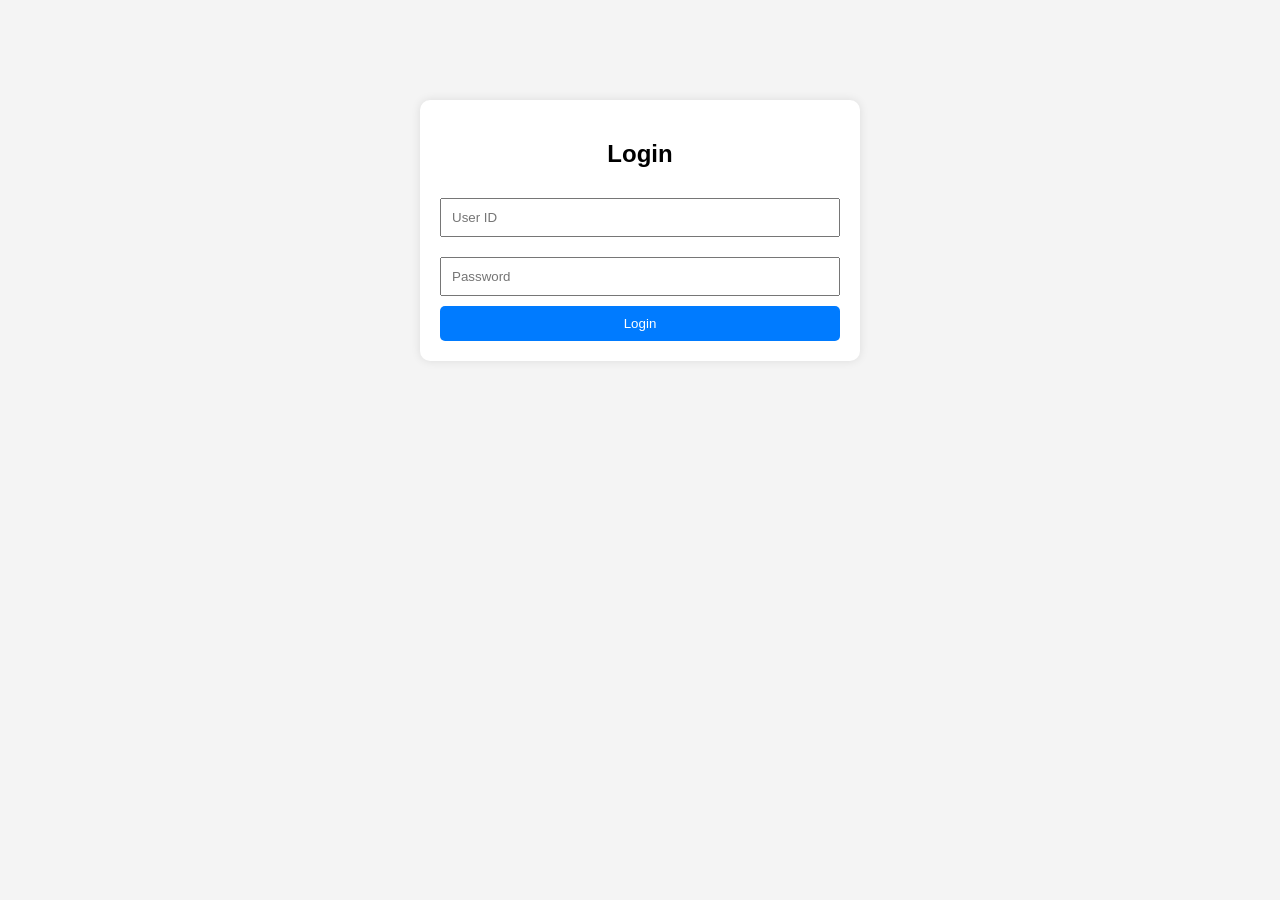
==== index.html @ 4da12ef1 "Add files via upload" ====
<!DOCTYPE html>
<html lang="en">
<head>
  <meta charset="UTF-8">
  <meta name="viewport" content="width=device-width, initial-scale=1.0">
  <title>Zubaer On Moving</title>
  <style>
    body {
      font-family: Arial, sans-serif;
      background: #f4f4f4;
      margin: 0;
      padding: 0;
    }
    .login-container, .main-container {
      max-width: 400px;
      margin: 100px auto;
      background: white;
      padding: 20px;
      box-shadow: 0 0 10px rgba(0,0,0,0.1);
      border-radius: 10px;
    }
    h2 {
      text-align: center;
    }
    input[type="text"], input[type="password"] {
      width: 100%;
      padding: 10px;
      margin: 10px 0;
      box-sizing: border-box;
    }
    button {
      width: 100%;
      padding: 10px;
      background: #007bff;
      color: white;
      border: none;
      border-radius: 5px;
      cursor: pointer;
    }
    .social-links {
      display: flex;
      flex-direction: column;
      gap: 10px;
      text-align: center;
    }
    .social-links a {
      color: #007bff;
      text-decoration: none;
      font-size: 18px;
    }
    .hidden {
      display: none;
    }
  </style>
</head>
<body>
  <div class="login-container" id="login">
    <h2>Login</h2>
    <input type="text" id="userid" placeholder="User ID">
    <input type="password" id="password" placeholder="Password">
    <button onclick="login()">Login</button>
  </div>

  <div class="main-container hidden" id="main">
    <h2>Welcome, Zubaer!</h2>
    <div class="social-links">
      <a href="https://www.facebook.com/share/14GeoYL16KP/" target="_blank">Facebook</a>
      <a href="https://www.instagram.com/mr_zubaer?igsh=amN2bXV1N2NxNXY3" target="_blank">Instagram</a>
      <a href="https://x.com/MohammadZubaerX?t=bOtj0kXcHRSagKA9EH6NWg&s=09" target="_blank">Twitter/X</a>
      <a href="https://www.linkedin.com/in/mohammad-zubaer?utm_source=share&utm_campaign=share_via&utm_content=profile&utm_medium=android_app" target="_blank">LinkedIn</a>
    </div>
  </div>

  <script>
    function login() {
      const userId = document.getElementById("userid").value;
      const password = document.getElementById("password").value;
      if ((userId === "01907046220" || userId === "user2" || userId === "user3") && password === "Zubaer@123456") {
        document.getElementById("login").classList.add("hidden");
        document.getElementById("main").classList.remove("hidden");
      } else {
        alert("Invalid credentials");
      }
    }
  </script>
</body>
</html>
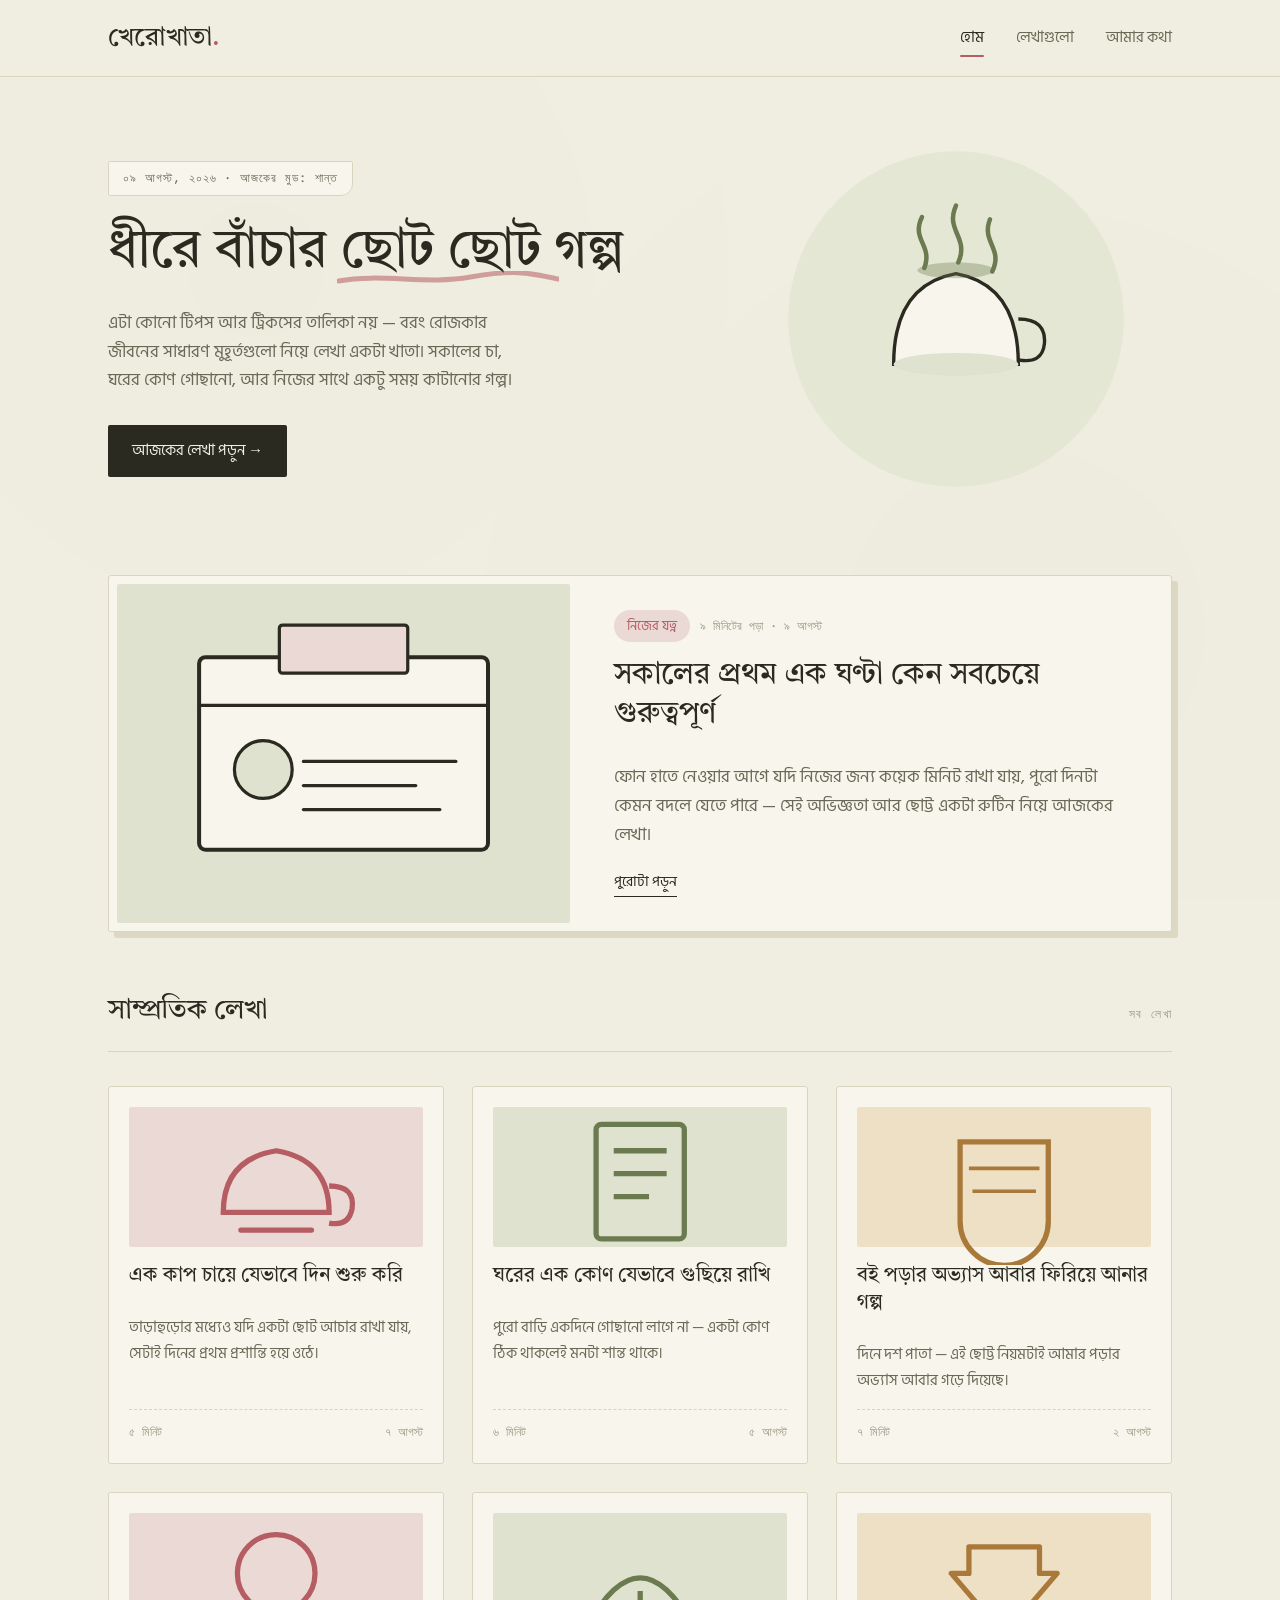
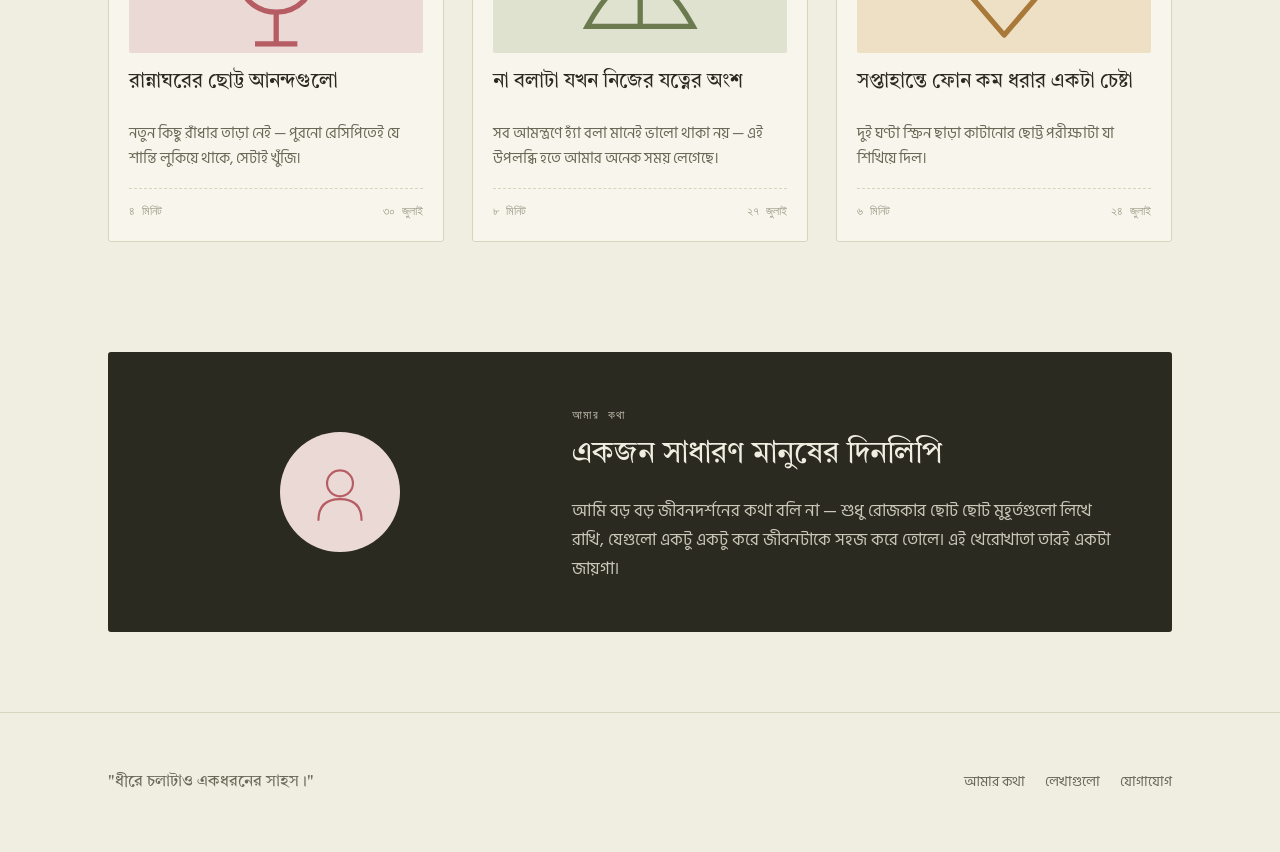
==== commit bf947fdb: "Add files via upload" ====
--- a/index.html
+++ b/index.html
@@ -1,87 +1,197 @@
-<!DOCTYPE html>
-<html lang="en">
-<head>
-  <meta charset="UTF-8">
-  <meta name="viewport" content="width=device-width, initial-scale=1.0">
-  <title>Zubaer On Moving</title>
-  <style>
-    body {
-      font-family: Arial, sans-serif;
-      background: #f4f4f4;
-      margin: 0;
-      padding: 0;
-    }
-    .login-container, .main-container {
-      max-width: 400px;
-      margin: 100px auto;
-      background: white;
-      padding: 20px;
-      box-shadow: 0 0 10px rgba(0,0,0,0.1);
-      border-radius: 10px;
-    }
-    h2 {
-      text-align: center;
-    }
-    input[type="text"], input[type="password"] {
-      width: 100%;
-      padding: 10px;
-      margin: 10px 0;
-      box-sizing: border-box;
-    }
-    button {
-      width: 100%;
-      padding: 10px;
-      background: #007bff;
-      color: white;
-      border: none;
-      border-radius: 5px;
-      cursor: pointer;
-    }
-    .social-links {
-      display: flex;
-      flex-direction: column;
-      gap: 10px;
-      text-align: center;
-    }
-    .social-links a {
-      color: #007bff;
-      text-decoration: none;
-      font-size: 18px;
-    }
-    .hidden {
-      display: none;
-    }
-  </style>
-</head>
-<body>
-  <div class="login-container" id="login">
-    <h2>Login</h2>
-    <input type="text" id="userid" placeholder="User ID">
-    <input type="password" id="password" placeholder="Password">
-    <button onclick="login()">Login</button>
-  </div>
-
-  <div class="main-container hidden" id="main">
-    <h2>Welcome, Zubaer!</h2>
-    <div class="social-links">
-      <a href="https://www.facebook.com/share/14GeoYL16KP/" target="_blank">Facebook</a>
-      <a href="https://www.instagram.com/mr_zubaer?igsh=amN2bXV1N2NxNXY3" target="_blank">Instagram</a>
-      <a href="https://x.com/MohammadZubaerX?t=bOtj0kXcHRSagKA9EH6NWg&s=09" target="_blank">Twitter/X</a>
-      <a href="https://www.linkedin.com/in/mohammad-zubaer?utm_source=share&utm_campaign=share_via&utm_content=profile&utm_medium=android_app" target="_blank">LinkedIn</a>
-    </div>
-  </div>
-
-  <script>
-    function login() {
-      const userId = document.getElementById("userid").value;
-      const password = document.getElementById("password").value;
-      if ((userId === "01907046220" || userId === "user2" || userId === "user3") && password === "Zubaer@123456") {
-        document.getElementById("login").classList.add("hidden");
-        document.getElementById("main").classList.remove("hidden");
-      } else {
-        alert("Invalid credentials");
-      }
-    }
-  </script>
-</body>
-</html>
+<!DOCTYPE html>
+<html lang="bn">
+<head>
+<meta charset="UTF-8">
+<meta name="viewport" content="width=device-width, initial-scale=1.0">
+<title>খেরোখাতা — ধীরে বাঁচার গল্প</title>
+<meta name="description" content="রোজকার জীবনের ছোট ছোট মুহূর্ত, ঘর গোছানো আর মনের যত্ন নিয়ে একটি লাইফস্টাইল ব্লগ।">
+<link rel="preconnect" href="https://fonts.googleapis.com">
+<link href="https://fonts.googleapis.com/css2?family=Tiro+Bangla&family=Hind+Siliguri:wght@400;500;600&family=JetBrains+Mono:wght@400;500&display=swap" rel="stylesheet">
+<link rel="stylesheet" href="style.css">
+</head>
+<body>
+
+<header class="site-header">
+  <div class="wrap header-inner">
+    <a class="logo" href="index.html">খেরোখাতা<span class="logo-dot">.</span></a>
+    <nav class="site-nav" id="siteNav">
+      <a href="index.html" class="active">হোম</a>
+      <a href="#posts">লেখাগুলো</a>
+      <a href="#about">আমার কথা</a>
+    </nav>
+    <button class="nav-toggle" id="navToggle" aria-label="মেনু খুলুন">☰</button>
+  </div>
+</header>
+
+<section class="hero wrap">
+  <div>
+    <div class="hero-tab">০৯ আগস্ট, ২০২৬ · আজকের মুড: শান্ত</div>
+    <h1 class="hero-title">ধীরে বাঁচার
+      <span class="underline-mark">ছোট ছোট
+        <svg viewBox="0 0 300 14" preserveAspectRatio="none" aria-hidden="true">
+          <path d="M2 10 C 60 2, 120 14, 180 6 S 260 2, 298 8" fill="none" stroke="#B65C63" stroke-width="5" stroke-linecap="round" opacity="0.55"/>
+        </svg>
+      </span> গল্প
+    </h1>
+    <p class="hero-sub">এটা কোনো টিপস আর ট্রিকসের তালিকা নয় — বরং রোজকার জীবনের সাধারণ মুহূর্তগুলো নিয়ে লেখা একটা খাতা। সকালের চা, ঘরের কোণ গোছানো, আর নিজের সাথে একটু সময় কাটানোর গল্প।</p>
+    <a href="post.html" class="hero-cta">আজকের লেখা পড়ুন →</a>
+  </div>
+  <div class="hero-art">
+    <svg viewBox="0 0 300 300" aria-hidden="true">
+      <circle cx="150" cy="150" r="148" fill="#E4E7D4"/>
+      <path d="M95 190 Q95 120 150 110 Q205 120 205 190 Z" fill="#F8F6EC" stroke="#2B2A21" stroke-width="3"/>
+      <ellipse cx="150" cy="190" rx="55" ry="10" fill="#DEE2CE"/>
+      <path d="M205 150 Q230 150 228 172 Q226 190 205 186" fill="none" stroke="#2B2A21" stroke-width="3"/>
+      <path d="M120 60 C110 80 130 85 122 105" fill="none" stroke="#6B7A4F" stroke-width="4" stroke-linecap="round"/>
+      <path d="M150 50 C140 72 162 78 152 100" fill="none" stroke="#6B7A4F" stroke-width="4" stroke-linecap="round"/>
+      <path d="M180 62 C172 82 192 88 182 108" fill="none" stroke="#6B7A4F" stroke-width="4" stroke-linecap="round"/>
+      <ellipse cx="150" cy="107" rx="34" ry="7" fill="#6B7A4F" opacity="0.35"/>
+    </svg>
+  </div>
+</section>
+
+<section class="section" id="posts">
+  <div class="wrap">
+
+    <article class="featured">
+      <div class="featured-media">
+        <svg viewBox="0 0 220 180" aria-hidden="true">
+          <rect x="20" y="30" width="180" height="120" rx="4" fill="#F8F6EC" stroke="#2B2A21" stroke-width="2.5"/>
+          <line x1="20" y1="60" x2="200" y2="60" stroke="#2B2A21" stroke-width="2"/>
+          <rect x="70" y="10" width="80" height="30" rx="2" fill="#EBD9D5" stroke="#2B2A21" stroke-width="2"/>
+          <circle cx="60" cy="100" r="18" fill="#DEE2CE" stroke="#2B2A21" stroke-width="2"/>
+          <path d="M85 95 h95" stroke="#2B2A21" stroke-width="2" stroke-linecap="round"/>
+          <path d="M85 110 h70" stroke="#2B2A21" stroke-width="2" stroke-linecap="round"/>
+          <path d="M85 125 h85" stroke="#2B2A21" stroke-width="2" stroke-linecap="round"/>
+        </svg>
+      </div>
+      <div class="featured-body">
+        <div class="mood-row">
+          <span class="mood-chip rose">নিজের যত্ন</span>
+          <span class="date-tag">৯ মিনিটের পড়া · ৯ আগস্ট</span>
+        </div>
+        <h3>সকালের প্রথম এক ঘণ্টা কেন সবচেয়ে গুরুত্বপূর্ণ</h3>
+        <p>ফোন হাতে নেওয়ার আগে যদি নিজের জন্য কয়েক মিনিট রাখা যায়, পুরো দিনটা কেমন বদলে যেতে পারে — সেই অভিজ্ঞতা আর ছোট্ট একটা রুটিন নিয়ে আজকের লেখা।</p>
+        <a href="post.html" class="read-more">পুরোটা পড়ুন</a>
+      </div>
+    </article>
+
+    <div class="section-head">
+      <h2>সাম্প্রতিক লেখা</h2>
+      <span class="eyebrow">সব লেখা</span>
+    </div>
+
+    <div class="post-grid">
+
+      <a class="post-card" href="post.html">
+        <div class="post-card-media" style="background:var(--rose-soft)">
+          <svg viewBox="0 0 100 100" aria-hidden="true">
+            <path d="M20 70 Q20 40 50 35 Q80 40 80 70 Z" fill="none" stroke="#B65C63" stroke-width="3"/>
+            <path d="M80 55 Q95 55 93 68 Q91 78 80 76" fill="none" stroke="#B65C63" stroke-width="3"/>
+            <line x1="30" y1="80" x2="70" y2="80" stroke="#B65C63" stroke-width="3" stroke-linecap="round"/>
+          </svg>
+        </div>
+        <h3>এক কাপ চায়ে যেভাবে দিন শুরু করি</h3>
+        <p>তাড়াহুড়োর মধ্যেও যদি একটা ছোট আচার রাখা যায়, সেটাই দিনের প্রথম প্রশান্তি হয়ে ওঠে।</p>
+        <div class="post-card-meta"><span>৫ মিনিট</span><span>৭ আগস্ট</span></div>
+      </a>
+
+      <a class="post-card" href="post.html">
+        <div class="post-card-media" style="background:var(--olive-soft)">
+          <svg viewBox="0 0 100 100" aria-hidden="true">
+            <rect x="25" y="20" width="50" height="65" rx="3" fill="none" stroke="#6B7A4F" stroke-width="3"/>
+            <line x1="35" y1="35" x2="65" y2="35" stroke="#6B7A4F" stroke-width="3"/>
+            <line x1="35" y1="48" x2="65" y2="48" stroke="#6B7A4F" stroke-width="3"/>
+            <line x1="35" y1="61" x2="55" y2="61" stroke="#6B7A4F" stroke-width="3"/>
+          </svg>
+        </div>
+        <h3>ঘরের এক কোণ যেভাবে গুছিয়ে রাখি</h3>
+        <p>পুরো বাড়ি একদিনে গোছানো লাগে না — একটা কোণ ঠিক থাকলেই মনটা শান্ত থাকে।</p>
+        <div class="post-card-meta"><span>৬ মিনিট</span><span>৫ আগস্ট</span></div>
+      </a>
+
+      <a class="post-card" href="post.html">
+        <div class="post-card-media" style="background:var(--brass-soft)">
+          <svg viewBox="0 0 100 100" aria-hidden="true">
+            <path d="M25 30 h50 v45 a25 25 0 0 1 -50 0 Z" fill="none" stroke="#A9793A" stroke-width="3"/>
+            <line x1="30" y1="45" x2="70" y2="45" stroke="#A9793A" stroke-width="2"/>
+            <line x1="32" y1="58" x2="68" y2="58" stroke="#A9793A" stroke-width="2"/>
+          </svg>
+        </div>
+        <h3>বই পড়ার অভ্যাস আবার ফিরিয়ে আনার গল্প</h3>
+        <p>দিনে দশ পাতা — এই ছোট্ট নিয়মটাই আমার পড়ার অভ্যাস আবার গড়ে দিয়েছে।</p>
+        <div class="post-card-meta"><span>৭ মিনিট</span><span>২ আগস্ট</span></div>
+      </a>
+
+      <a class="post-card" href="post.html">
+        <div class="post-card-media" style="background:var(--rose-soft)">
+          <svg viewBox="0 0 100 100" aria-hidden="true">
+            <circle cx="50" cy="45" r="22" fill="none" stroke="#B65C63" stroke-width="3"/>
+            <line x1="50" y1="67" x2="50" y2="85" stroke="#B65C63" stroke-width="3"/>
+            <line x1="38" y1="85" x2="62" y2="85" stroke="#B65C63" stroke-width="3"/>
+          </svg>
+        </div>
+        <h3>রান্নাঘরের ছোট্ট আনন্দগুলো</h3>
+        <p>নতুন কিছু রাঁধার তাড়া নেই — পুরনো রেসিপিতেই যে শান্তি লুকিয়ে থাকে, সেটাই খুঁজি।</p>
+        <div class="post-card-meta"><span>৪ মিনিট</span><span>৩০ জুলাই</span></div>
+      </a>
+
+      <a class="post-card" href="post.html">
+        <div class="post-card-media" style="background:var(--olive-soft)">
+          <svg viewBox="0 0 100 100" aria-hidden="true">
+            <path d="M20 75 Q50 20 80 75 Z" fill="none" stroke="#6B7A4F" stroke-width="3"/>
+            <line x1="50" y1="75" x2="50" y2="55" stroke="#6B7A4F" stroke-width="3"/>
+          </svg>
+        </div>
+        <h3>না বলাটা যখন নিজের যত্নের অংশ</h3>
+        <p>সব আমন্ত্রণে হ্যাঁ বলা মানেই ভালো থাকা নয় — এই উপলব্ধি হতে আমার অনেক সময় লেগেছে।</p>
+        <div class="post-card-meta"><span>৮ মিনিট</span><span>২৭ জুলাই</span></div>
+      </a>
+
+      <a class="post-card" href="post.html">
+        <div class="post-card-media" style="background:var(--brass-soft)">
+          <svg viewBox="0 0 100 100" aria-hidden="true">
+            <path d="M30 30 h40 v15 h10 l-30 35 l-30 -35 h10 Z" fill="none" stroke="#A9793A" stroke-width="3" stroke-linejoin="round"/>
+          </svg>
+        </div>
+        <h3>সপ্তাহান্তে ফোন কম ধরার একটা চেষ্টা</h3>
+        <p>দুই ঘণ্টা স্ক্রিন ছাড়া কাটানোর ছোট্ট পরীক্ষাটা যা শিখিয়ে দিল।</p>
+        <div class="post-card-meta"><span>৬ মিনিট</span><span>২৪ জুলাই</span></div>
+      </a>
+
+    </div>
+  </div>
+</section>
+
+<section class="section" id="about">
+  <div class="wrap">
+    <div class="about">
+      <div class="about-avatar">
+        <svg viewBox="0 0 100 100" aria-hidden="true">
+          <circle cx="50" cy="38" r="18" fill="none" stroke="#B65C63" stroke-width="3"/>
+          <path d="M20 90 Q20 60 50 60 Q80 60 80 90" fill="none" stroke="#B65C63" stroke-width="3"/>
+        </svg>
+      </div>
+      <div>
+        <span class="eyebrow" style="color:#C9C7B8">আমার কথা</span>
+        <h2>একজন সাধারণ মানুষের দিনলিপি</h2>
+        <p>আমি বড় বড় জীবনদর্শনের কথা বলি না — শুধু রোজকার ছোট ছোট মুহূর্তগুলো লিখে রাখি, যেগুলো একটু একটু করে জীবনটাকে সহজ করে তোলে। এই খেরোখাতা তারই একটা জায়গা।</p>
+      </div>
+    </div>
+  </div>
+</section>
+
+<footer class="site-footer">
+  <div class="wrap footer-inner">
+    <p class="footer-quote">"ধীরে চলাটাও একধরনের সাহস।"</p>
+    <div class="footer-links">
+      <a href="#about">আমার কথা</a>
+      <a href="#posts">লেখাগুলো</a>
+      <a href="mailto:hello@example.com">যোগাযোগ</a>
+    </div>
+  </div>
+</footer>
+
+<script src="script.js"></script>
+</body>
+</html>
--- a/style.css
+++ b/style.css
@@ -0,0 +1,375 @@
+/* ===========================================================
+   খেরোখাতা — লাইফস্টাইল ব্লগ
+   Design tokens
+=========================================================== */
+:root{
+  --bg:            #EFEEE0;
+  --bg-card:       #F8F6EC;
+  --paper-shadow:  #DCD8C4;
+  --ink:           #2B2A21;
+  --ink-soft:      #6A6857;
+  --ink-faint:     #9A9784;
+  --rose:          #B65C63;
+  --rose-soft:     #EBD9D5;
+  --olive:         #6B7A4F;
+  --olive-soft:    #DEE2CE;
+  --brass:         #A9793A;
+  --brass-soft:    #EEE0C4;
+  --border:        #D8D4BE;
+  --radius:        3px;
+  --wrap:          1120px;
+}
+
+*{ box-sizing: border-box; }
+html{ scroll-behavior: smooth; }
+
+body{
+  margin:0;
+  background: var(--bg);
+  color: var(--ink);
+  font-family: "Hind Siliguri", "Noto Sans Bengali", sans-serif;
+  font-size: 17px;
+  line-height: 1.7;
+  -webkit-font-smoothing: antialiased;
+}
+
+h1,h2,h3, .logo, .hero-title, .post-title-lg{
+  font-family: "Tiro Bangla", "Noto Serif Bengali", serif;
+  font-weight: 400;
+  color: var(--ink);
+  margin: 0;
+}
+
+a{ color: inherit; text-decoration: none; }
+img{ max-width:100%; display:block; }
+
+.wrap{
+  max-width: var(--wrap);
+  margin: 0 auto;
+  padding: 0 28px;
+}
+
+.eyebrow{
+  font-family:"JetBrains Mono", "Space Mono", monospace;
+  font-size: 12px;
+  letter-spacing: .12em;
+  text-transform: uppercase;
+  color: var(--ink-faint);
+}
+
+/* subtle paper grain */
+body::before{
+  content:"";
+  position: fixed; inset:0;
+  pointer-events:none;
+  z-index: 0;
+  opacity:.5;
+  background-image:
+    radial-gradient(circle at 20% 30%, rgba(0,0,0,0.015) 0, transparent 45%),
+    radial-gradient(circle at 80% 70%, rgba(0,0,0,0.02) 0, transparent 50%);
+}
+
+/* ===========================================================
+   Header
+=========================================================== */
+.site-header{
+  position: sticky; top:0; z-index: 50;
+  background: rgba(239,238,224,.92);
+  backdrop-filter: blur(6px);
+  border-bottom: 1px solid var(--border);
+}
+.header-inner{
+  display:flex; align-items:center; justify-content:space-between;
+  height: 76px;
+}
+.logo{
+  font-size: 26px;
+  letter-spacing:.01em;
+}
+.logo-dot{ color: var(--rose); }
+
+.site-nav{ display:flex; gap: 32px; }
+.site-nav a{
+  font-size: 15px;
+  color: var(--ink-soft);
+  position:relative;
+  padding: 4px 0;
+}
+.site-nav a:hover{ color: var(--ink); }
+.site-nav a.active{ color: var(--ink); }
+.site-nav a.active::after{
+  content:"";
+  position:absolute; left:0; right:0; bottom:-2px;
+  height: 2px; background: var(--rose);
+  border-radius: 2px;
+}
+
+.nav-toggle{
+  display:none;
+  background:none; border:none; font-size: 22px; color: var(--ink);
+  cursor:pointer;
+}
+
+/* ===========================================================
+   Hero
+=========================================================== */
+.hero{
+  padding: 72px 28px 56px;
+  display:grid;
+  grid-template-columns: 1.15fr .85fr;
+  gap: 48px;
+  align-items:center;
+  position:relative; z-index:1;
+}
+.hero-tab{
+  display:inline-block;
+  font-family:"JetBrains Mono", "Space Mono", monospace;
+  font-size: 12px;
+  letter-spacing:.08em;
+  color: var(--ink-soft);
+  background: var(--bg-card);
+  border: 1px solid var(--border);
+  padding: 6px 14px;
+  border-radius: 2px 2px 12px 2px;
+  margin-bottom: 22px;
+}
+.hero-title{
+  font-size: clamp(34px, 4.6vw, 54px);
+  line-height: 1.28;
+  margin-bottom: 22px;
+}
+.underline-mark{
+  position:relative;
+  white-space: nowrap;
+}
+.underline-mark svg{
+  position:absolute;
+  left:-2%; bottom:-6px;
+  width:104%; height:14px;
+  z-index:-1;
+}
+.hero-sub{
+  color: var(--ink-soft);
+  font-size: 17px;
+  max-width: 46ch;
+  margin-bottom: 30px;
+}
+.hero-cta{
+  display:inline-flex; align-items:center; gap:8px;
+  background: var(--ink);
+  color: var(--bg);
+  padding: 13px 24px;
+  border-radius: 2px;
+  font-size: 15px;
+  transition: transform .15s ease, background .2s ease;
+}
+.hero-cta:hover{ background: var(--rose); transform: translateY(-1px); }
+
+.hero-art{ display:flex; justify-content:center; }
+.hero-art svg{ width: 100%; max-width: 340px; height:auto; }
+
+/* ===========================================================
+   Sections / labels
+=========================================================== */
+.section{ padding: 30px 28px 80px; position:relative; z-index:1; }
+.section-head{
+  display:flex; align-items:baseline; justify-content:space-between;
+  border-bottom: 1px solid var(--border);
+  padding-bottom: 16px; margin-bottom: 34px;
+}
+.section-head h2{ font-size: 28px; }
+
+/* ===========================================================
+   Featured post
+=========================================================== */
+.featured{
+  display:grid;
+  grid-template-columns: .9fr 1.1fr;
+  gap: 40px;
+  background: var(--bg-card);
+  border: 1px solid var(--border);
+  border-radius: var(--radius);
+  padding: 8px;
+  margin-bottom: 56px;
+  box-shadow: 6px 6px 0 var(--paper-shadow);
+}
+.featured-media{
+  background: var(--olive-soft);
+  border-radius: 2px;
+  display:flex; align-items:center; justify-content:center;
+  min-height: 260px;
+  overflow:hidden;
+}
+.featured-media svg{ width:78%; }
+.featured-body{ padding: 26px 26px 26px 4px; display:flex; flex-direction:column; }
+.mood-row{ display:flex; gap:10px; align-items:center; margin-bottom:14px; flex-wrap:wrap;}
+.mood-chip{
+  font-size: 13px;
+  padding: 4px 12px;
+  border-radius: 20px;
+  border:1px solid transparent;
+}
+.mood-chip.rose{ background: var(--rose-soft); color: var(--rose); }
+.mood-chip.olive{ background: var(--olive-soft); color: var(--olive); }
+.mood-chip.brass{ background: var(--brass-soft); color: var(--brass); }
+.date-tag{
+  font-family:"JetBrains Mono","Space Mono",monospace;
+  font-size: 12px; color: var(--ink-faint);
+}
+.featured-body h3{ font-size: 30px; line-height:1.3; margin-bottom: 12px; }
+.featured-body p{ color: var(--ink-soft); margin-bottom: 20px; flex-grow:1; }
+.read-more{
+  font-size: 14px; color: var(--ink);
+  border-bottom: 1px solid var(--ink);
+  align-self:flex-start;
+  padding-bottom:2px;
+}
+.read-more:hover{ color: var(--rose); border-color: var(--rose); }
+
+/* ===========================================================
+   Post grid
+=========================================================== */
+.post-grid{
+  display:grid;
+  grid-template-columns: repeat(3, 1fr);
+  gap: 28px;
+}
+.post-card{
+  background: var(--bg-card);
+  border: 1px solid var(--border);
+  border-radius: var(--radius);
+  padding: 20px;
+  display:flex; flex-direction:column;
+  transition: transform .18s ease, box-shadow .18s ease;
+}
+.post-card:hover{
+  transform: translateY(-4px);
+  box-shadow: 5px 5px 0 var(--paper-shadow);
+}
+.post-card-media{
+  height: 140px;
+  border-radius: 2px;
+  margin-bottom: 16px;
+  display:flex; align-items:center; justify-content:center;
+}
+.post-card-media svg{ width: 60%; }
+.post-card h3{ font-size: 20px; line-height:1.35; margin-bottom: 10px; }
+.post-card p{ color: var(--ink-soft); font-size: 15px; margin-bottom: 16px; flex-grow:1; }
+.post-card-meta{
+  display:flex; justify-content:space-between; align-items:center;
+  font-size: 12px; color: var(--ink-faint);
+  font-family:"JetBrains Mono","Space Mono",monospace;
+  border-top: 1px dashed var(--border);
+  padding-top: 12px;
+}
+
+/* ===========================================================
+   About / newsletter
+=========================================================== */
+.about{
+  display:grid;
+  grid-template-columns: .8fr 1.2fr;
+  gap: 48px;
+  align-items:center;
+  background: var(--ink);
+  color: var(--bg);
+  border-radius: var(--radius);
+  padding: 48px;
+}
+.about h2{ color: var(--bg); font-size: 30px; margin-bottom: 16px; }
+.about p{ color: #C9C7B8; margin-bottom: 0; }
+.about-avatar{
+  width: 120px; height:120px; border-radius:50%;
+  background: var(--rose-soft);
+  display:flex; align-items:center; justify-content:center;
+  margin: 0 auto;
+}
+.about-avatar svg{ width: 60%; }
+
+/* ===========================================================
+   Footer
+=========================================================== */
+.site-footer{
+  border-top: 1px solid var(--border);
+  padding: 40px 28px;
+  position:relative; z-index:1;
+}
+.footer-inner{
+  display:flex; justify-content:space-between; align-items:center;
+  flex-wrap:wrap; gap:16px;
+}
+.footer-quote{
+  font-family:"Tiro Bangla", serif;
+  font-size: 16px;
+  color: var(--ink-soft);
+  max-width: 40ch;
+}
+.footer-links{ display:flex; gap:20px; font-size:14px; color:var(--ink-soft); }
+.footer-links a:hover{ color: var(--rose); }
+
+/* ===========================================================
+   Post page
+=========================================================== */
+.post-hero{ padding: 56px 28px 20px; max-width: 760px; margin: 0 auto; }
+.post-title-lg{ font-size: clamp(30px,4.4vw,44px); line-height:1.3; margin: 18px 0 20px; }
+.post-meta-row{ display:flex; gap:16px; align-items:center; flex-wrap:wrap; margin-bottom: 8px;}
+.post-body{
+  max-width: 720px; margin: 0 auto;
+  padding: 20px 28px 80px;
+  font-size: 18px;
+  color: #3A382C;
+}
+.post-body p{ margin: 0 0 22px; }
+.post-body h2{ font-size: 24px; margin: 40px 0 16px; }
+.post-body blockquote{
+  margin: 32px 0; padding: 4px 0 4px 22px;
+  border-left: 3px solid var(--rose);
+  font-family:"Tiro Bangla",serif;
+  font-size: 20px; color: var(--ink-soft);
+}
+.post-divider{
+  max-width: 720px; margin: 8px auto 8px; padding: 0 28px;
+}
+.post-divider svg{ width: 100%; height: 22px; }
+.back-link{
+  display:inline-flex; align-items:center; gap:6px;
+  font-size:14px; color: var(--ink-soft);
+  margin-bottom: 8px;
+}
+.back-link:hover{ color: var(--rose); }
+
+/* ===========================================================
+   Responsive
+=========================================================== */
+@media (max-width: 900px){
+  .hero{ grid-template-columns: 1fr; padding-top: 40px; }
+  .hero-art{ order:-1; max-width: 220px; margin: 0 auto; }
+  .featured{ grid-template-columns: 1fr; }
+  .featured-body{ padding: 6px 20px 22px; }
+  .post-grid{ grid-template-columns: repeat(2,1fr); }
+  .about{ grid-template-columns: 1fr; text-align:center; padding: 36px 24px; }
+}
+@media (max-width: 620px){
+  .site-nav{
+    position:absolute; top: 76px; left:0; right:0;
+    background: var(--bg); border-bottom: 1px solid var(--border);
+    flex-direction:column; padding: 16px 28px; gap:16px;
+    display:none;
+  }
+  .site-nav.open{ display:flex; }
+  .nav-toggle{ display:block; }
+  .post-grid{ grid-template-columns: 1fr; }
+  .footer-inner{ flex-direction:column; align-items:flex-start; }
+}
+
+/* Reduced motion */
+@media (prefers-reduced-motion: reduce){
+  html{ scroll-behavior:auto; }
+  .post-card, .hero-cta{ transition:none; }
+}
+
+/* Keyboard focus */
+a:focus-visible, button:focus-visible{
+  outline: 2px solid var(--rose);
+  outline-offset: 3px;
+}
